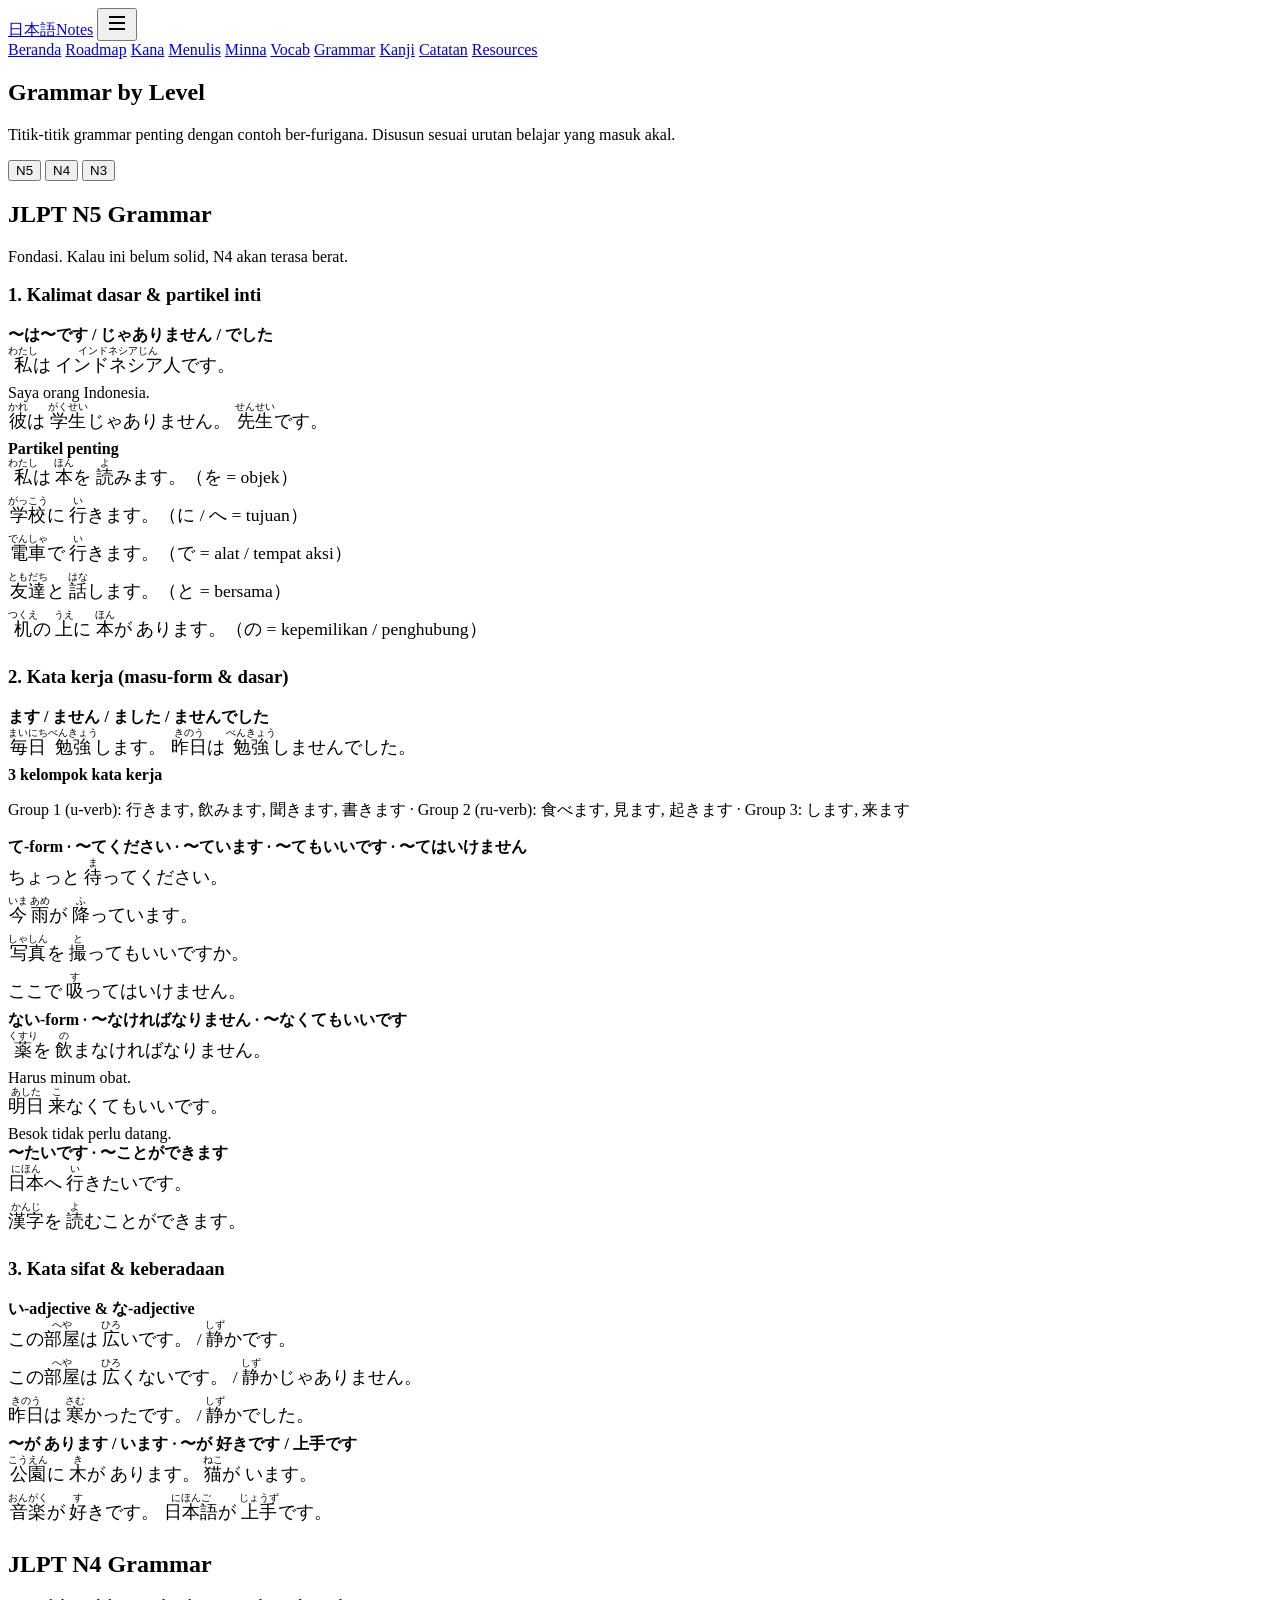
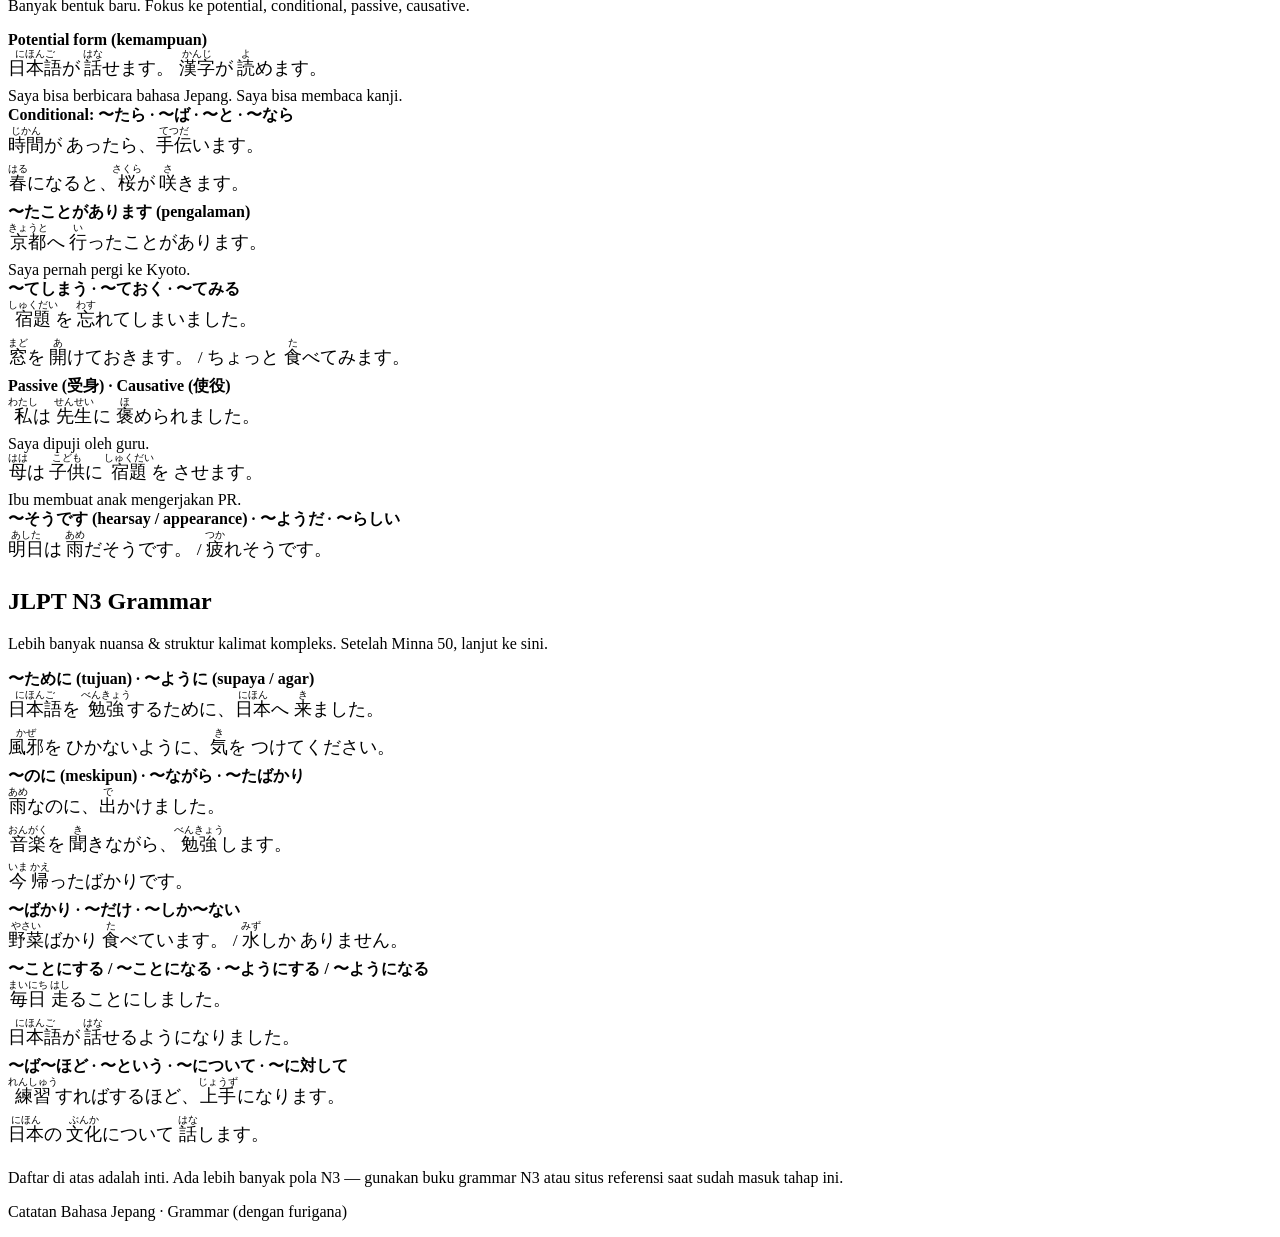
==== grammar.html @ 3dc0896b "add files via upload pertama semau file gratisan ai" ====
<!DOCTYPE html>
<html lang="id">
<head>
  <meta charset="UTF-8">
  <meta name="viewport" content="width=device-width, initial-scale=1">
  <title>Grammar by Level | Catatan Bahasa Jepang</title>
  <meta name="description" content="Grammar JLPT N5–N3 dengan contoh ber-furigana. Penjelasan lebih lengkap.">
  <link rel="preconnect" href="https://fonts.googleapis.com">
  <link rel="preconnect" href="https://fonts.gstatic.com" crossorigin>
  <link href="https://fonts.googleapis.com/css2?family=Noto+Sans+JP:wght@400;500;600;700&family=Shippori+Mincho:wght@500;600;700&display=swap" rel="stylesheet">
  <link rel="stylesheet" href="css/style.css">
  <style>
    ruby { ruby-align: center; }
    rt { font-size: 0.55em; color: var(--text-muted); font-weight: 500; }
    .example { font-size: 1.1rem; line-height: 2.1; }
  </style>
</head>
<body>
  <header class="site-header">
    <div class="container header-inner">
      <a href="index.html" class="logo">日本語<span>Notes</span></a>
      <button class="menu-toggle" aria-label="Menu" aria-expanded="false">
        <svg width="24" height="24" fill="none" stroke="currentColor" stroke-width="2"><path d="M4 6h16M4 12h16M4 18h16"/></svg>
      </button>
      <nav class="nav">
        <a href="index.html">Beranda</a>
        <a href="roadmap.html">Roadmap</a>
        <a href="kana.html">Kana</a>
        <a href="writing.html">Menulis</a>
        <a href="lessons.html">Minna</a>
        <a href="vocab.html">Vocab</a>
        <a href="grammar.html" class="active">Grammar</a>
        <a href="kanji.html">Kanji</a>
        <a href="notes.html">Catatan</a>
        <a href="resources.html">Resources</a>
      </nav>
    </div>
  </header>

  <main>
    <section class="section">
      <div class="container">
        <h1>Grammar by Level</h1>
        <p class="lead mb-2">Titik-titik grammar penting dengan contoh ber-furigana. Disusun sesuai urutan belajar yang masuk akal.</p>

        <div class="tabs">
          <button class="tab-btn active" data-tab="n5">N5</button>
          <button class="tab-btn" data-tab="n4">N4</button>
          <button class="tab-btn" data-tab="n3">N3</button>
        </div>

        <!-- N5 -->
        <div id="n5" class="tab-panel active">
          <h2>JLPT N5 Grammar</h2>
          <p class="muted mb-2">Fondasi. Kalau ini belum solid, N4 akan terasa berat.</p>

          <div class="lesson-card">
            <h3>1. Kalimat dasar & partikel inti</h3>
            <div class="grammar-point">
              <strong>〜は〜です / じゃありません / でした</strong>
              <div class="example"><ruby>私<rt>わたし</rt></ruby>は <ruby>インドネシア人<rt>インドネシアじん</rt></ruby>です。</div>
              <div class="example-trans">Saya orang Indonesia.</div>
              <div class="example"><ruby>彼<rt>かれ</rt></ruby>は <ruby>学生<rt>がくせい</rt></ruby>じゃありません。 <ruby>先生<rt>せんせい</rt></ruby>です。</div>
            </div>
            <div class="grammar-point">
              <strong>Partikel penting</strong>
              <div class="example"><ruby>私<rt>わたし</rt></ruby>は <ruby>本<rt>ほん</rt></ruby>を <ruby>読<rt>よ</rt></ruby>みます。（を = objek）</div>
              <div class="example"><ruby>学校<rt>がっこう</rt></ruby>に <ruby>行<rt>い</rt></ruby>きます。（に / へ = tujuan）</div>
              <div class="example"><ruby>電車<rt>でんしゃ</rt></ruby>で <ruby>行<rt>い</rt></ruby>きます。（で = alat / tempat aksi）</div>
              <div class="example"><ruby>友達<rt>ともだち</rt></ruby>と <ruby>話<rt>はな</rt></ruby>します。（と = bersama）</div>
              <div class="example"><ruby>机<rt>つくえ</rt></ruby>の <ruby>上<rt>うえ</rt></ruby>に <ruby>本<rt>ほん</rt></ruby>が あります。（の = kepemilikan / penghubung）</div>
            </div>
          </div>

          <div class="lesson-card">
            <h3>2. Kata kerja (masu-form & dasar)</h3>
            <div class="grammar-point">
              <strong>ます / ません / ました / ませんでした</strong>
              <div class="example"><ruby>毎日<rt>まいにち</rt></ruby> <ruby>勉強<rt>べんきょう</rt></ruby>します。 <ruby>昨日<rt>きのう</rt></ruby>は <ruby>勉強<rt>べんきょう</rt></ruby>しませんでした。</div>
            </div>
            <div class="grammar-point">
              <strong>3 kelompok kata kerja</strong>
              <p class="small muted mb-1">Group 1 (u-verb): 行きます, 飲みます, 聞きます, 書きます · Group 2 (ru-verb): 食べます, 見ます, 起きます · Group 3: します, 来ます</p>
            </div>
            <div class="grammar-point">
              <strong>て-form · 〜てください · 〜ています · 〜てもいいです · 〜てはいけません</strong>
              <div class="example">ちょっと <ruby>待<rt>ま</rt></ruby>ってください。</div>
              <div class="example"><ruby>今<rt>いま</rt></ruby> <ruby>雨<rt>あめ</rt></ruby>が <ruby>降<rt>ふ</rt></ruby>っています。</div>
              <div class="example"><ruby>写真<rt>しゃしん</rt></ruby>を <ruby>撮<rt>と</rt></ruby>ってもいいですか。</div>
              <div class="example">ここで <ruby>吸<rt>す</rt></ruby>ってはいけません。</div>
            </div>
            <div class="grammar-point">
              <strong>ない-form · 〜なければなりません · 〜なくてもいいです</strong>
              <div class="example"><ruby>薬<rt>くすり</rt></ruby>を <ruby>飲<rt>の</rt></ruby>まなければなりません。</div>
              <div class="example-trans">Harus minum obat.</div>
              <div class="example"><ruby>明日<rt>あした</rt></ruby> <ruby>来<rt>こ</rt></ruby>なくてもいいです。</div>
              <div class="example-trans">Besok tidak perlu datang.</div>
            </div>
            <div class="grammar-point">
              <strong>〜たいです · 〜ことができます</strong>
              <div class="example"><ruby>日本<rt>にほん</rt></ruby>へ <ruby>行<rt>い</rt></ruby>きたいです。</div>
              <div class="example"><ruby>漢字<rt>かんじ</rt></ruby>を <ruby>読<rt>よ</rt></ruby>むことができます。</div>
            </div>
          </div>

          <div class="lesson-card">
            <h3>3. Kata sifat & keberadaan</h3>
            <div class="grammar-point">
              <strong>い-adjective & な-adjective</strong>
              <div class="example">この<ruby>部屋<rt>へや</rt></ruby>は <ruby>広<rt>ひろ</rt></ruby>いです。 / <ruby>静<rt>しず</rt></ruby>かです。</div>
              <div class="example">この<ruby>部屋<rt>へや</rt></ruby>は <ruby>広<rt>ひろ</rt></ruby>くないです。 / <ruby>静<rt>しず</rt></ruby>かじゃありません。</div>
              <div class="example"><ruby>昨日<rt>きのう</rt></ruby>は <ruby>寒<rt>さむ</rt></ruby>かったです。 / <ruby>静<rt>しず</rt></ruby>かでした。</div>
            </div>
            <div class="grammar-point">
              <strong>〜が あります / います · 〜が 好きです / 上手です</strong>
              <div class="example"><ruby>公園<rt>こうえん</rt></ruby>に <ruby>木<rt>き</rt></ruby>が あります。 <ruby>猫<rt>ねこ</rt></ruby>が います。</div>
              <div class="example"><ruby>音楽<rt>おんがく</rt></ruby>が <ruby>好<rt>す</rt></ruby>きです。 <ruby>日本語<rt>にほんご</rt></ruby>が <ruby>上手<rt>じょうず</rt></ruby>です。</div>
            </div>
          </div>
        </div>

        <!-- N4 -->
        <div id="n4" class="tab-panel">
          <h2>JLPT N4 Grammar</h2>
          <p class="muted mb-2">Banyak bentuk baru. Fokus ke potential, conditional, passive, causative.</p>

          <div class="lesson-card">
            <div class="grammar-point">
              <strong>Potential form (kemampuan)</strong>
              <div class="example"><ruby>日本語<rt>にほんご</rt></ruby>が <ruby>話<rt>はな</rt></ruby>せます。 <ruby>漢字<rt>かんじ</rt></ruby>が <ruby>読<rt>よ</rt></ruby>めます。</div>
              <div class="example-trans">Saya bisa berbicara bahasa Jepang. Saya bisa membaca kanji.</div>
            </div>
            <div class="grammar-point">
              <strong>Conditional: 〜たら · 〜ば · 〜と · 〜なら</strong>
              <div class="example"><ruby>時間<rt>じかん</rt></ruby>が あったら、<ruby>手伝<rt>てつだ</rt></ruby>います。</div>
              <div class="example"><ruby>春<rt>はる</rt></ruby>になると、<ruby>桜<rt>さくら</rt></ruby>が <ruby>咲<rt>さ</rt></ruby>きます。</div>
            </div>
            <div class="grammar-point">
              <strong>〜たことがあります (pengalaman)</strong>
              <div class="example"><ruby>京都<rt>きょうと</rt></ruby>へ <ruby>行<rt>い</rt></ruby>ったことがあります。</div>
              <div class="example-trans">Saya pernah pergi ke Kyoto.</div>
            </div>
            <div class="grammar-point">
              <strong>〜てしまう · 〜ておく · 〜てみる</strong>
              <div class="example"><ruby>宿題<rt>しゅくだい</rt></ruby>を <ruby>忘<rt>わす</rt></ruby>れてしまいました。</div>
              <div class="example"><ruby>窓<rt>まど</rt></ruby>を <ruby>開<rt>あ</rt></ruby>けておきます。 / ちょっと <ruby>食<rt>た</rt></ruby>べてみます。</div>
            </div>
            <div class="grammar-point">
              <strong>Passive (受身) · Causative (使役)</strong>
              <div class="example"><ruby>私<rt>わたし</rt></ruby>は <ruby>先生<rt>せんせい</rt></ruby>に <ruby>褒<rt>ほ</rt></ruby>められました。</div>
              <div class="example-trans">Saya dipuji oleh guru.</div>
              <div class="example"><ruby>母<rt>はは</rt></ruby>は <ruby>子供<rt>こども</rt></ruby>に <ruby>宿題<rt>しゅくだい</rt></ruby>を させます。</div>
              <div class="example-trans">Ibu membuat anak mengerjakan PR.</div>
            </div>
            <div class="grammar-point">
              <strong>〜そうです (hearsay / appearance) · 〜ようだ · 〜らしい</strong>
              <div class="example"><ruby>明日<rt>あした</rt></ruby>は <ruby>雨<rt>あめ</rt></ruby>だそうです。 / <ruby>疲<rt>つか</rt></ruby>れそうです。</div>
            </div>
          </div>
        </div>

        <!-- N3 -->
        <div id="n3" class="tab-panel">
          <h2>JLPT N3 Grammar</h2>
          <p class="muted mb-2">Lebih banyak nuansa & struktur kalimat kompleks. Setelah Minna 50, lanjut ke sini.</p>

          <div class="lesson-card">
            <div class="grammar-point">
              <strong>〜ために (tujuan) · 〜ように (supaya / agar)</strong>
              <div class="example"><ruby>日本語<rt>にほんご</rt></ruby>を <ruby>勉強<rt>べんきょう</rt></ruby>するために、<ruby>日本<rt>にほん</rt></ruby>へ <ruby>来<rt>き</rt></ruby>ました。</div>
              <div class="example"><ruby>風邪<rt>かぜ</rt></ruby>を ひかないように、<ruby>気<rt>き</rt></ruby>を つけてください。</div>
            </div>
            <div class="grammar-point">
              <strong>〜のに (meskipun) · 〜ながら · 〜たばかり</strong>
              <div class="example"><ruby>雨<rt>あめ</rt></ruby>なのに、<ruby>出<rt>で</rt></ruby>かけました。</div>
              <div class="example"><ruby>音楽<rt>おんがく</rt></ruby>を <ruby>聞<rt>き</rt></ruby>きながら、<ruby>勉強<rt>べんきょう</rt></ruby>します。</div>
              <div class="example"><ruby>今<rt>いま</rt></ruby> <ruby>帰<rt>かえ</rt></ruby>ったばかりです。</div>
            </div>
            <div class="grammar-point">
              <strong>〜ばかり · 〜だけ · 〜しか〜ない</strong>
              <div class="example"><ruby>野菜<rt>やさい</rt></ruby>ばかり <ruby>食<rt>た</rt></ruby>べています。 / <ruby>水<rt>みず</rt></ruby>しか ありません。</div>
            </div>
            <div class="grammar-point">
              <strong>〜ことにする / 〜ことになる · 〜ようにする / 〜ようになる</strong>
              <div class="example"><ruby>毎日<rt>まいにち</rt></ruby> <ruby>走<rt>はし</rt></ruby>ることにしました。</div>
              <div class="example"><ruby>日本語<rt>にほんご</rt></ruby>が <ruby>話<rt>はな</rt></ruby>せるようになりました。</div>
            </div>
            <div class="grammar-point">
              <strong>〜ば〜ほど · 〜という · 〜について · 〜に対して</strong>
              <div class="example"><ruby>練習<rt>れんしゅう</rt></ruby>すればするほど、<ruby>上手<rt>じょうず</rt></ruby>になります。</div>
              <div class="example"><ruby>日本<rt>にほん</rt></ruby>の <ruby>文化<rt>ぶんか</rt></ruby>について <ruby>話<rt>はな</rt></ruby>します。</div>
            </div>
          </div>
          <p class="small muted">Daftar di atas adalah inti. Ada lebih banyak pola N3 — gunakan buku grammar N3 atau situs referensi saat sudah masuk tahap ini.</p>
        </div>

      </div>
    </section>
  </main>

  <footer class="site-footer">
    <div class="container">
      <p>Catatan Bahasa Jepang · Grammar (dengan furigana)</p>
    </div>
  </footer>
  <script src="js/main.js"></script>
</body>
</html>
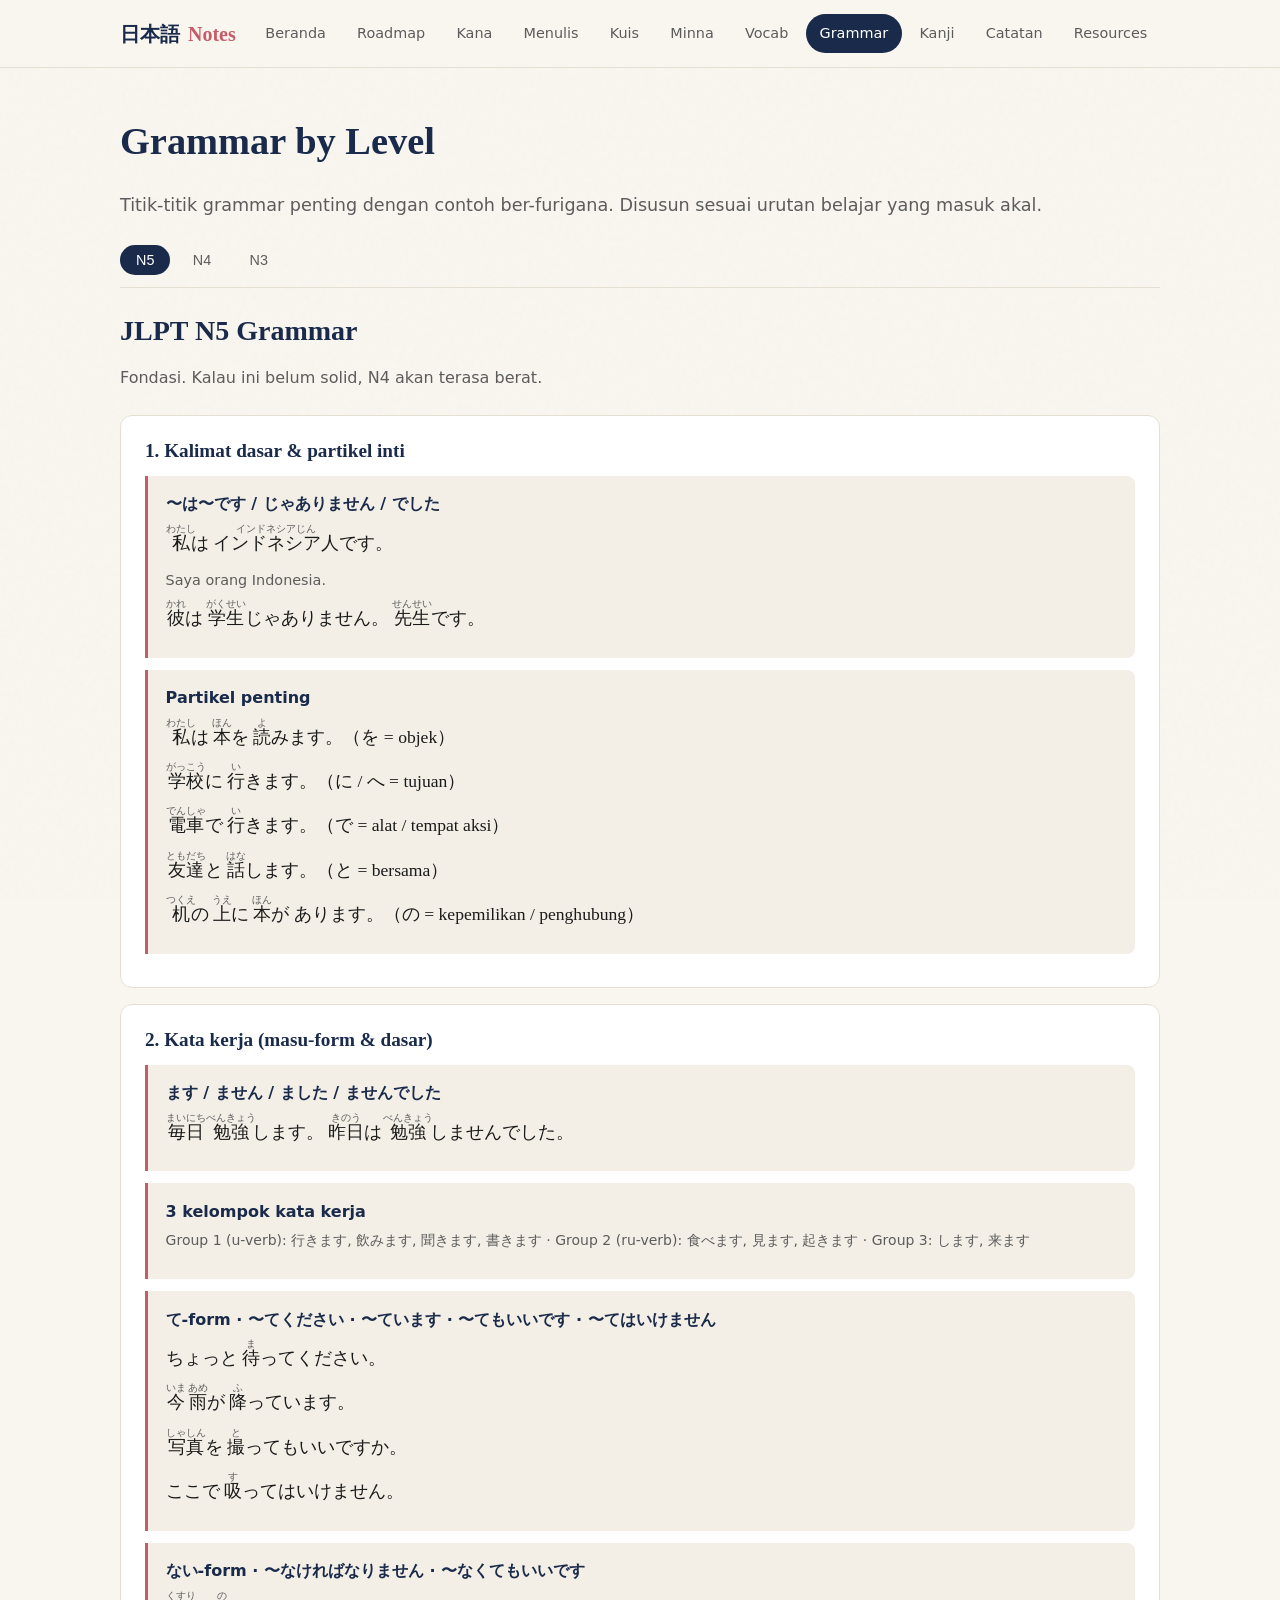
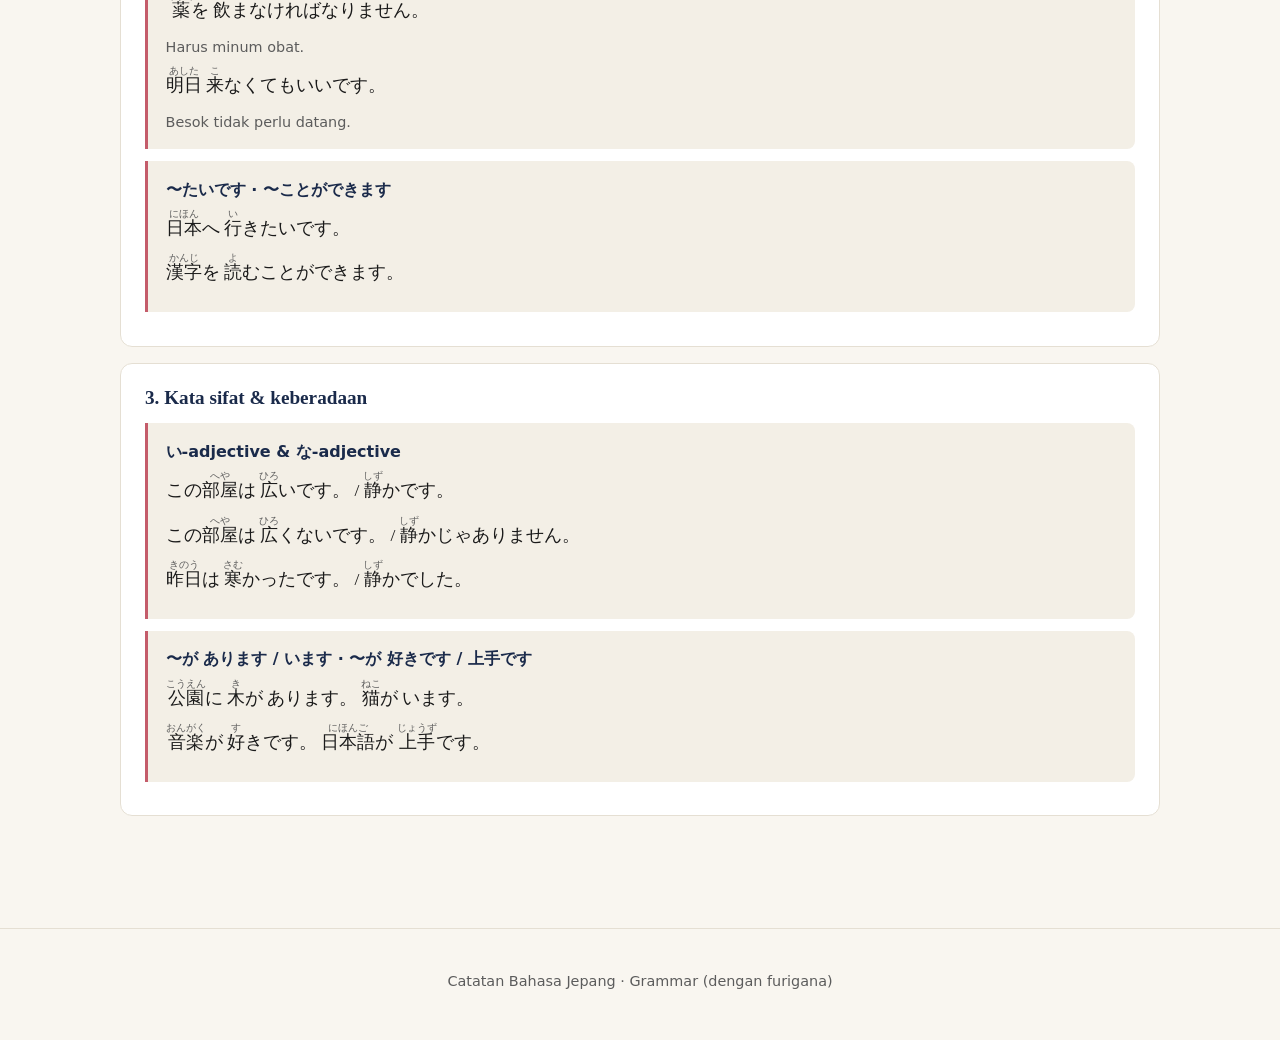
==== commit de2d6af2: "update quiz" ====
--- a/grammar.html
+++ b/grammar.html
@@ -27,6 +27,7 @@
         <a href="roadmap.html">Roadmap</a>
         <a href="kana.html">Kana</a>
         <a href="writing.html">Menulis</a>
+        <a href="quiz.html">Kuis</a>
         <a href="lessons.html">Minna</a>
         <a href="vocab.html">Vocab</a>
         <a href="grammar.html" class="active">Grammar</a>
--- a/css/style.css
+++ b/css/style.css
@@ -0,0 +1,804 @@
+/* ===== Japanese Notes - Luxurious Minimal Theme ===== */
+:root {
+  --bg: #f9f6f0;
+  --bg-card: #ffffff;
+  --bg-soft: #f3efe6;
+  --text: #1a1a1a;
+  --text-muted: #5c5c5c;
+  --primary: #1a2a4a;          /* deep indigo */
+  --primary-soft: #2c3e6b;
+  --accent: #c45c6a;           /* soft sakura / rose */
+  --accent-soft: #e8b4bc;
+  --gold: #c9a86c;
+  --border: #e5dfd3;
+  --success: #3d7a5a;
+  --shadow: 0 4px 24px rgba(26, 42, 74, 0.06);
+  --shadow-hover: 0 8px 32px rgba(26, 42, 74, 0.1);
+  --radius: 12px;
+  --radius-sm: 8px;
+  --font-sans: 'Noto Sans JP', system-ui, -apple-system, sans-serif;
+  --font-serif: 'Shippori Mincho', 'Noto Serif JP', serif;
+  --header-h: 68px;
+}
+
+*, *::before, *::after { box-sizing: border-box; margin: 0; padding: 0; }
+
+html {
+  scroll-behavior: smooth;
+  font-size: 16px;
+}
+
+body {
+  font-family: var(--font-sans);
+  background: var(--bg);
+  color: var(--text);
+  line-height: 1.7;
+  min-height: 100vh;
+  -webkit-font-smoothing: antialiased;
+}
+
+/* subtle paper texture */
+body::before {
+  content: "";
+  position: fixed;
+  inset: 0;
+  background-image: url("data:image/svg+xml,%3Csvg viewBox='0 0 200 200' xmlns='http://www.w3.org/2000/svg'%3E%3Cfilter id='n'%3E%3CfeTurbulence type='fractalNoise' baseFrequency='0.85' numOctaves='4' stitchTiles='stitch'/%3E%3C/filter%3E%3Crect width='100%25' height='100%25' filter='url(%23n)' opacity='0.03'/%3E%3C/svg%3E");
+  pointer-events: none;
+  z-index: -1;
+}
+
+a { color: var(--primary); text-decoration: none; transition: color 0.2s; }
+a:hover { color: var(--accent); }
+
+img { max-width: 100%; display: block; }
+
+/* ===== Typography ===== */
+h1, h2, h3, h4 {
+  font-family: var(--font-serif);
+  font-weight: 600;
+  line-height: 1.35;
+  color: var(--primary);
+}
+
+h1 { font-size: clamp(1.8rem, 4vw, 2.4rem); margin-bottom: 0.6em; }
+h2 { font-size: clamp(1.4rem, 3vw, 1.75rem); margin-bottom: 0.5em; }
+h3 { font-size: 1.2rem; margin-bottom: 0.4em; }
+h4 { font-size: 1.05rem; }
+
+p { margin-bottom: 1em; }
+.lead { font-size: 1.1rem; color: var(--text-muted); }
+
+/* ===== Layout ===== */
+.container {
+  width: 100%;
+  max-width: 1080px;
+  margin: 0 auto;
+  padding: 0 1.25rem;
+}
+
+.section { padding: 3rem 0; }
+.section-sm { padding: 2rem 0; }
+
+/* ===== Header ===== */
+.site-header {
+  position: sticky;
+  top: 0;
+  z-index: 100;
+  background: rgba(249, 246, 240, 0.92);
+  backdrop-filter: blur(12px);
+  border-bottom: 1px solid var(--border);
+  height: var(--header-h);
+}
+
+.header-inner {
+  display: flex;
+  align-items: center;
+  justify-content: space-between;
+  height: 100%;
+  gap: 1rem;
+}
+
+.logo {
+  font-family: var(--font-serif);
+  font-size: 1.25rem;
+  font-weight: 700;
+  color: var(--primary);
+  display: flex;
+  align-items: center;
+  gap: 0.5rem;
+  white-space: nowrap;
+}
+
+.logo span { color: var(--accent); }
+
+.nav {
+  display: flex;
+  align-items: center;
+  gap: 0.25rem;
+}
+
+.nav a {
+  padding: 0.45rem 0.85rem;
+  border-radius: 999px;
+  font-size: 0.9rem;
+  font-weight: 500;
+  color: var(--text-muted);
+}
+
+.nav a:hover,
+.nav a.active {
+  background: var(--primary);
+  color: #fff;
+}
+
+.menu-toggle {
+  display: none;
+  background: none;
+  border: none;
+  cursor: pointer;
+  padding: 0.5rem;
+  color: var(--primary);
+}
+
+/* ===== Hero ===== */
+.hero {
+  padding: 4rem 0 3.5rem;
+  text-align: center;
+}
+
+.hero-badge {
+  display: inline-block;
+  background: var(--bg-soft);
+  color: var(--primary);
+  font-size: 0.8rem;
+  font-weight: 600;
+  padding: 0.35rem 0.9rem;
+  border-radius: 999px;
+  margin-bottom: 1.25rem;
+  letter-spacing: 0.02em;
+}
+
+.hero h1 {
+  margin-bottom: 0.75rem;
+}
+
+.hero .lead {
+  max-width: 540px;
+  margin: 0 auto 2rem;
+}
+
+.hero-actions {
+  display: flex;
+  flex-wrap: wrap;
+  gap: 0.75rem;
+  justify-content: center;
+}
+
+/* ===== Buttons ===== */
+.btn {
+  display: inline-flex;
+  align-items: center;
+  justify-content: center;
+  gap: 0.4rem;
+  padding: 0.7rem 1.4rem;
+  border-radius: 999px;
+  font-weight: 600;
+  font-size: 0.95rem;
+  border: none;
+  cursor: pointer;
+  transition: all 0.2s;
+  text-decoration: none;
+}
+
+.btn-primary {
+  background: var(--primary);
+  color: #fff;
+}
+.btn-primary:hover {
+  background: var(--primary-soft);
+  color: #fff;
+  transform: translateY(-1px);
+  box-shadow: var(--shadow);
+}
+
+.btn-outline {
+  background: transparent;
+  color: var(--primary);
+  border: 1.5px solid var(--primary);
+}
+.btn-outline:hover {
+  background: var(--primary);
+  color: #fff;
+}
+
+.btn-accent {
+  background: var(--accent);
+  color: #fff;
+}
+.btn-accent:hover {
+  background: #b04a58;
+  color: #fff;
+}
+
+.btn-sm {
+  padding: 0.4rem 0.9rem;
+  font-size: 0.85rem;
+}
+
+/* ===== Cards ===== */
+.card {
+  background: var(--bg-card);
+  border: 1px solid var(--border);
+  border-radius: var(--radius);
+  padding: 1.5rem;
+  box-shadow: var(--shadow);
+  transition: box-shadow 0.25s, transform 0.25s;
+}
+
+.card:hover {
+  box-shadow: var(--shadow-hover);
+}
+
+.card-grid {
+  display: grid;
+  grid-template-columns: repeat(auto-fill, minmax(260px, 1fr));
+  gap: 1.25rem;
+}
+
+.card-icon {
+  width: 42px;
+  height: 42px;
+  border-radius: 10px;
+  background: var(--bg-soft);
+  display: flex;
+  align-items: center;
+  justify-content: center;
+  font-size: 1.25rem;
+  margin-bottom: 1rem;
+  color: var(--primary);
+}
+
+.card h3 { margin-bottom: 0.4rem; }
+.card p { color: var(--text-muted); font-size: 0.95rem; margin-bottom: 0; }
+
+/* ===== Roadmap ===== */
+.roadmap-timeline {
+  position: relative;
+  padding-left: 2rem;
+}
+
+.roadmap-timeline::before {
+  content: "";
+  position: absolute;
+  left: 7px;
+  top: 8px;
+  bottom: 8px;
+  width: 2px;
+  background: linear-gradient(to bottom, var(--accent), var(--primary), var(--gold));
+  border-radius: 2px;
+}
+
+.roadmap-item {
+  position: relative;
+  padding-bottom: 2.25rem;
+}
+
+.roadmap-item:last-child { padding-bottom: 0; }
+
+.roadmap-dot {
+  position: absolute;
+  left: -2rem;
+  top: 6px;
+  width: 16px;
+  height: 16px;
+  border-radius: 50%;
+  background: var(--bg);
+  border: 3px solid var(--accent);
+  z-index: 1;
+}
+
+.roadmap-item.n5 .roadmap-dot { border-color: #3d7a5a; }
+.roadmap-item.n4 .roadmap-dot { border-color: #c9a86c; }
+.roadmap-item.n3 .roadmap-dot { border-color: var(--primary); }
+
+.roadmap-level {
+  display: inline-block;
+  font-size: 0.75rem;
+  font-weight: 700;
+  letter-spacing: 0.04em;
+  text-transform: uppercase;
+  padding: 0.2rem 0.55rem;
+  border-radius: 4px;
+  margin-bottom: 0.4rem;
+}
+
+.level-start { background: #e8f0eb; color: #2d5a40; }
+.level-n5 { background: #e6f2eb; color: #2d5a40; }
+.level-n4 { background: #f8f0e0; color: #8a6d2f; }
+.level-n3 { background: #e8ecf4; color: #1a2a4a; }
+
+.roadmap-item h3 { margin-bottom: 0.35rem; }
+.roadmap-item p { color: var(--text-muted); font-size: 0.95rem; margin-bottom: 0.6rem; }
+
+.tag-list {
+  display: flex;
+  flex-wrap: wrap;
+  gap: 0.4rem;
+}
+
+.tag {
+  font-size: 0.78rem;
+  background: var(--bg-soft);
+  color: var(--text-muted);
+  padding: 0.2rem 0.55rem;
+  border-radius: 4px;
+}
+
+/* ===== Tables (Kana / Vocab) ===== */
+.table-wrap {
+  overflow-x: auto;
+  border-radius: var(--radius);
+  border: 1px solid var(--border);
+  background: var(--bg-card);
+}
+
+table {
+  width: 100%;
+  border-collapse: collapse;
+  font-size: 0.95rem;
+}
+
+th, td {
+  padding: 0.7rem 1rem;
+  text-align: left;
+  border-bottom: 1px solid var(--border);
+}
+
+th {
+  background: var(--bg-soft);
+  font-weight: 600;
+  color: var(--primary);
+  white-space: nowrap;
+}
+
+tr:last-child td { border-bottom: none; }
+tr:hover td { background: rgba(249, 246, 240, 0.6); }
+
+.kana-char {
+  font-size: 1.4rem;
+  font-weight: 500;
+  color: var(--primary);
+}
+
+.romaji { color: var(--text-muted); font-size: 0.9rem; }
+
+/* ===== Lesson / Grammar cards ===== */
+.lesson-card {
+  background: var(--bg-card);
+  border: 1px solid var(--border);
+  border-radius: var(--radius);
+  padding: 1.35rem 1.5rem;
+  margin-bottom: 1rem;
+}
+
+.lesson-header {
+  display: flex;
+  flex-wrap: wrap;
+  align-items: center;
+  gap: 0.6rem 1rem;
+  margin-bottom: 0.75rem;
+}
+
+.lesson-num {
+  font-family: var(--font-serif);
+  font-weight: 700;
+  color: var(--accent);
+  font-size: 0.95rem;
+}
+
+.grammar-point {
+  background: var(--bg-soft);
+  border-left: 3px solid var(--accent);
+  padding: 0.9rem 1.1rem;
+  margin: 0.75rem 0;
+  border-radius: 0 var(--radius-sm) var(--radius-sm) 0;
+}
+
+.grammar-point strong {
+  color: var(--primary);
+  display: block;
+  margin-bottom: 0.25rem;
+}
+
+.example {
+  font-family: var(--font-serif);
+  font-size: 1.05rem;
+  margin: 0.4rem 0;
+}
+
+.example-trans {
+  font-size: 0.9rem;
+  color: var(--text-muted);
+}
+
+/* ===== Progress / Checklist ===== */
+.check-list {
+  list-style: none;
+}
+
+.check-list li {
+  display: flex;
+  align-items: flex-start;
+  gap: 0.7rem;
+  padding: 0.55rem 0;
+  border-bottom: 1px solid var(--border);
+}
+
+.check-list li:last-child { border-bottom: none; }
+
+.check-list input[type="checkbox"] {
+  width: 18px;
+  height: 18px;
+  margin-top: 3px;
+  accent-color: var(--primary);
+  cursor: pointer;
+  flex-shrink: 0;
+}
+
+.check-list label {
+  cursor: pointer;
+  flex: 1;
+}
+
+.check-list input:checked + label {
+  text-decoration: line-through;
+  color: var(--text-muted);
+}
+
+/* ===== Notes area ===== */
+.notes-area {
+  width: 100%;
+  min-height: 220px;
+  padding: 1rem;
+  border: 1px solid var(--border);
+  border-radius: var(--radius);
+  font-family: var(--font-sans);
+  font-size: 1rem;
+  line-height: 1.6;
+  resize: vertical;
+  background: var(--bg-card);
+}
+
+.notes-area:focus {
+  outline: 2px solid var(--primary);
+  outline-offset: 1px;
+}
+
+.notes-actions {
+  display: flex;
+  gap: 0.75rem;
+  margin-top: 0.75rem;
+  flex-wrap: wrap;
+}
+
+/* ===== Tabs ===== */
+.tabs {
+  display: flex;
+  flex-wrap: wrap;
+  gap: 0.4rem;
+  margin-bottom: 1.5rem;
+  border-bottom: 1px solid var(--border);
+  padding-bottom: 0.75rem;
+}
+
+.tab-btn {
+  padding: 0.45rem 1rem;
+  border: none;
+  background: transparent;
+  border-radius: 999px;
+  font-weight: 500;
+  font-size: 0.9rem;
+  color: var(--text-muted);
+  cursor: pointer;
+  transition: all 0.2s;
+}
+
+.tab-btn:hover { background: var(--bg-soft); color: var(--primary); }
+.tab-btn.active {
+  background: var(--primary);
+  color: #fff;
+}
+
+.tab-panel { display: none; }
+.tab-panel.active { display: block; }
+
+/* ===== Footer ===== */
+.site-footer {
+  margin-top: 3rem;
+  padding: 2.5rem 0 2rem;
+  border-top: 1px solid var(--border);
+  text-align: center;
+  color: var(--text-muted);
+  font-size: 0.9rem;
+}
+
+.site-footer a { color: var(--primary); }
+
+/* ===== Utility ===== */
+.text-center { text-align: center; }
+.mb-0 { margin-bottom: 0; }
+.mb-1 { margin-bottom: 0.75rem; }
+.mb-2 { margin-bottom: 1.5rem; }
+.mt-2 { margin-top: 1.5rem; }
+.muted { color: var(--text-muted); }
+.small { font-size: 0.875rem; }
+
+.badge {
+  display: inline-block;
+  font-size: 0.72rem;
+  font-weight: 600;
+  padding: 0.15rem 0.5rem;
+  border-radius: 4px;
+  background: var(--bg-soft);
+  color: var(--primary);
+}
+
+.badge-n5 { background: #e6f2eb; color: #2d5a40; }
+.badge-n4 { background: #f8f0e0; color: #8a6d2f; }
+.badge-n3 { background: #e8ecf4; color: #1a2a4a; }
+
+/* ===== Responsive ===== */
+@media (max-width: 768px) {
+  .menu-toggle { display: block; }
+
+  .nav {
+    position: fixed;
+    top: var(--header-h);
+    left: 0;
+    right: 0;
+    background: var(--bg);
+    border-bottom: 1px solid var(--border);
+    flex-direction: column;
+    padding: 1rem;
+    gap: 0.35rem;
+    transform: translateY(-120%);
+    opacity: 0;
+    pointer-events: none;
+    transition: all 0.25s ease;
+    box-shadow: var(--shadow);
+  }
+
+  .nav.open {
+    transform: translateY(0);
+    opacity: 1;
+    pointer-events: auto;
+  }
+
+  .nav a {
+    width: 100%;
+    text-align: center;
+    padding: 0.7rem;
+  }
+
+  .hero { padding: 2.5rem 0 2rem; }
+  .section { padding: 2rem 0; }
+  .card-grid { grid-template-columns: 1fr; }
+}
+
+@media (max-width: 480px) {
+  .container { padding: 0 1rem; }
+  th, td { padding: 0.55rem 0.7rem; font-size: 0.9rem; }
+  .kana-char { font-size: 1.2rem; }
+}
+
+/* ===== Home page visual polish ===== */
+.hero {
+  position: relative;
+  padding: 4.5rem 0 3.5rem;
+  text-align: center;
+  overflow: hidden;
+}
+
+.hero::before {
+  content: "";
+  position: absolute;
+  inset: 0;
+  background:
+    radial-gradient(ellipse 80% 60% at 50% -10%, rgba(232, 180, 188, 0.35), transparent 55%),
+    radial-gradient(ellipse 50% 40% at 100% 50%, rgba(201, 168, 108, 0.12), transparent 50%),
+    radial-gradient(ellipse 40% 50% at 0% 80%, rgba(26, 42, 74, 0.06), transparent 45%);
+  pointer-events: none;
+  z-index: 0;
+}
+
+.hero .container {
+  position: relative;
+  z-index: 1;
+}
+
+/* floating decorative kana */
+.hero-deco {
+  position: absolute;
+  font-family: var(--font-serif);
+  color: var(--primary);
+  opacity: 0.06;
+  pointer-events: none;
+  user-select: none;
+  z-index: 0;
+  line-height: 1;
+}
+
+.hero-deco-1 { top: 8%; left: 4%; font-size: clamp(4rem, 12vw, 7rem); }
+.hero-deco-2 { top: 15%; right: 6%; font-size: clamp(3rem, 9vw, 5.5rem); opacity: 0.05; }
+.hero-deco-3 { bottom: 12%; left: 10%; font-size: clamp(2.5rem, 7vw, 4rem); opacity: 0.04; }
+.hero-deco-4 { bottom: 18%; right: 8%; font-size: clamp(3.5rem, 10vw, 6rem); opacity: 0.05; }
+
+.hero-quote {
+  max-width: 520px;
+  margin: 2rem auto 0;
+  padding: 1.25rem 1.5rem;
+  background: rgba(255, 255, 255, 0.65);
+  border: 1px solid var(--border);
+  border-radius: var(--radius);
+  backdrop-filter: blur(8px);
+}
+
+.hero-quote .jp {
+  font-family: var(--font-serif);
+  font-size: 1.15rem;
+  color: var(--primary);
+  margin-bottom: 0.35rem;
+}
+
+.hero-quote .id {
+  font-size: 0.9rem;
+  color: var(--text-muted);
+  margin: 0;
+}
+
+.home-features {
+  display: grid;
+  grid-template-columns: repeat(3, 1fr);
+  gap: 1rem;
+  margin-top: 2.5rem;
+  max-width: 720px;
+  margin-left: auto;
+  margin-right: auto;
+}
+
+.home-feature {
+  text-align: center;
+  padding: 1rem 0.75rem;
+  background: rgba(255, 255, 255, 0.5);
+  border-radius: var(--radius-sm);
+  border: 1px solid var(--border);
+}
+
+.home-feature .num {
+  font-family: var(--font-serif);
+  font-size: 1.5rem;
+  color: var(--accent);
+  font-weight: 700;
+  display: block;
+  margin-bottom: 0.2rem;
+}
+
+.home-feature .label {
+  font-size: 0.8rem;
+  color: var(--text-muted);
+}
+
+.welcome-strip {
+  background: linear-gradient(135deg, var(--primary) 0%, #2c3e6b 100%);
+  color: #fff;
+  padding: 2rem 0;
+  margin: 0;
+  position: relative;
+  overflow: hidden;
+}
+
+.welcome-strip::after {
+  content: "日本語";
+  position: absolute;
+  right: 5%;
+  top: 50%;
+  transform: translateY(-50%);
+  font-family: var(--font-serif);
+  font-size: clamp(3rem, 10vw, 5rem);
+  opacity: 0.08;
+  pointer-events: none;
+}
+
+.welcome-strip .container {
+  position: relative;
+  z-index: 1;
+  text-align: center;
+}
+
+.welcome-strip p {
+  margin: 0;
+  font-size: 1.05rem;
+  opacity: 0.95;
+  max-width: 560px;
+  margin-left: auto;
+  margin-right: auto;
+}
+
+.welcome-strip strong {
+  color: var(--gold);
+}
+
+.card {
+  position: relative;
+  overflow: hidden;
+}
+
+.card::after {
+  content: "";
+  position: absolute;
+  top: 0;
+  left: 0;
+  right: 0;
+  height: 3px;
+  background: linear-gradient(90deg, var(--accent), var(--gold), transparent);
+  opacity: 0;
+  transition: opacity 0.25s;
+}
+
+.card:hover::after {
+  opacity: 1;
+}
+
+.section-title-wrap {
+  text-align: center;
+  margin-bottom: 1.75rem;
+}
+
+.section-title-wrap .ornament {
+  display: inline-block;
+  width: 40px;
+  height: 2px;
+  background: var(--accent);
+  margin-bottom: 0.75rem;
+  border-radius: 2px;
+}
+
+.start-cta {
+  background: var(--bg-soft);
+  border-radius: var(--radius);
+  padding: 2rem 1.5rem;
+  text-align: center;
+  border: 1px solid var(--border);
+}
+
+.start-cta h2 {
+  margin-bottom: 0.5rem;
+}
+
+.start-steps {
+  display: flex;
+  flex-wrap: wrap;
+  justify-content: center;
+  gap: 0.75rem;
+  margin: 1.25rem 0 1.5rem;
+}
+
+.start-step {
+  background: #fff;
+  border: 1px solid var(--border);
+  border-radius: 999px;
+  padding: 0.4rem 1rem;
+  font-size: 0.9rem;
+  color: var(--primary);
+}
+
+.start-step span {
+  color: var(--accent);
+  font-weight: 700;
+  margin-right: 0.25rem;
+}
+
+@media (max-width: 600px) {
+  .home-features { grid-template-columns: 1fr; }
+  .hero-deco { display: none; }
+}
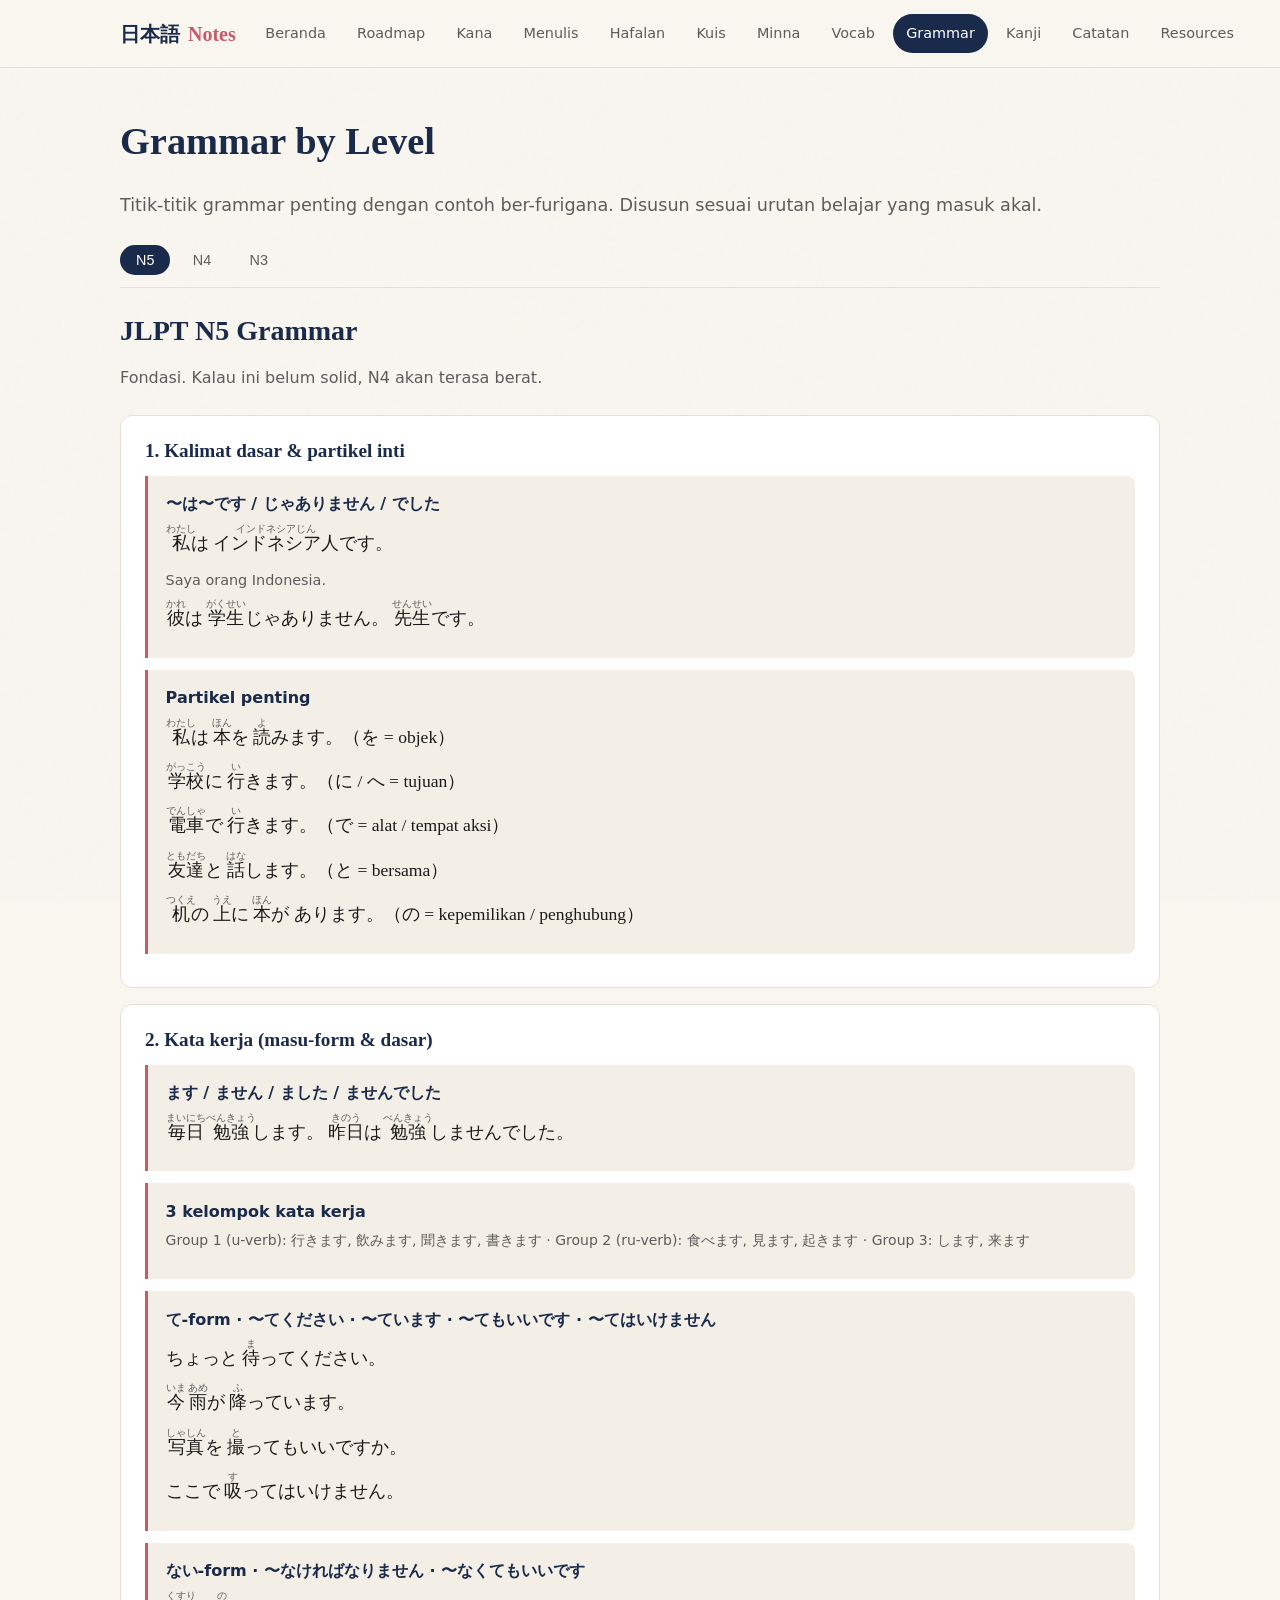
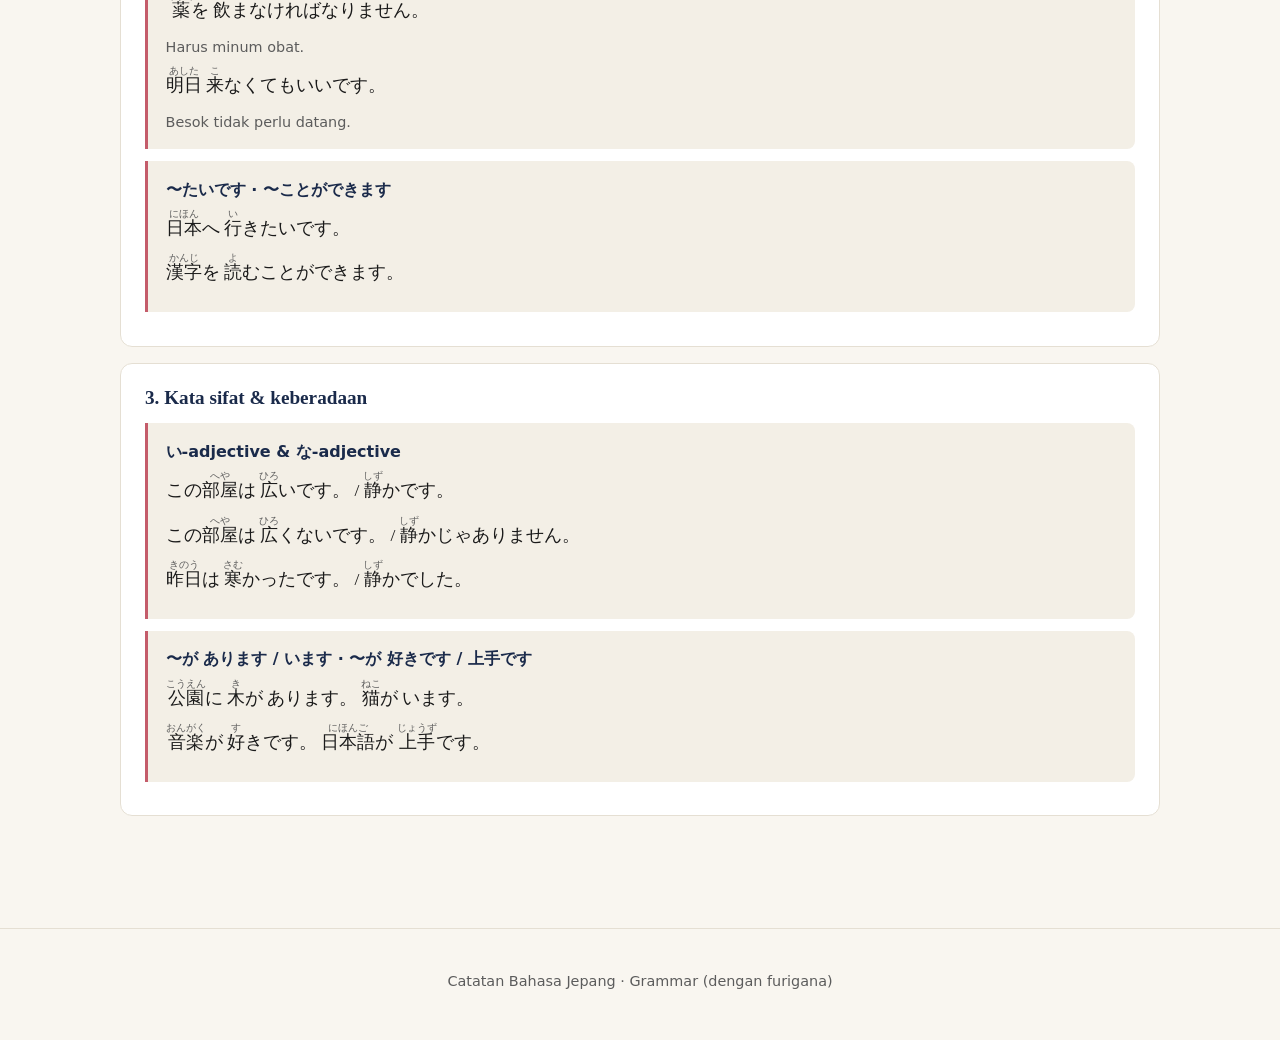
==== commit e6893c6c: "tambah hafalan" ====
--- a/grammar.html
+++ b/grammar.html
@@ -27,6 +27,7 @@
         <a href="roadmap.html">Roadmap</a>
         <a href="kana.html">Kana</a>
         <a href="writing.html">Menulis</a>
+        <a href="hafalan.html">Hafalan</a>
         <a href="quiz.html">Kuis</a>
         <a href="lessons.html">Minna</a>
         <a href="vocab.html">Vocab</a>
